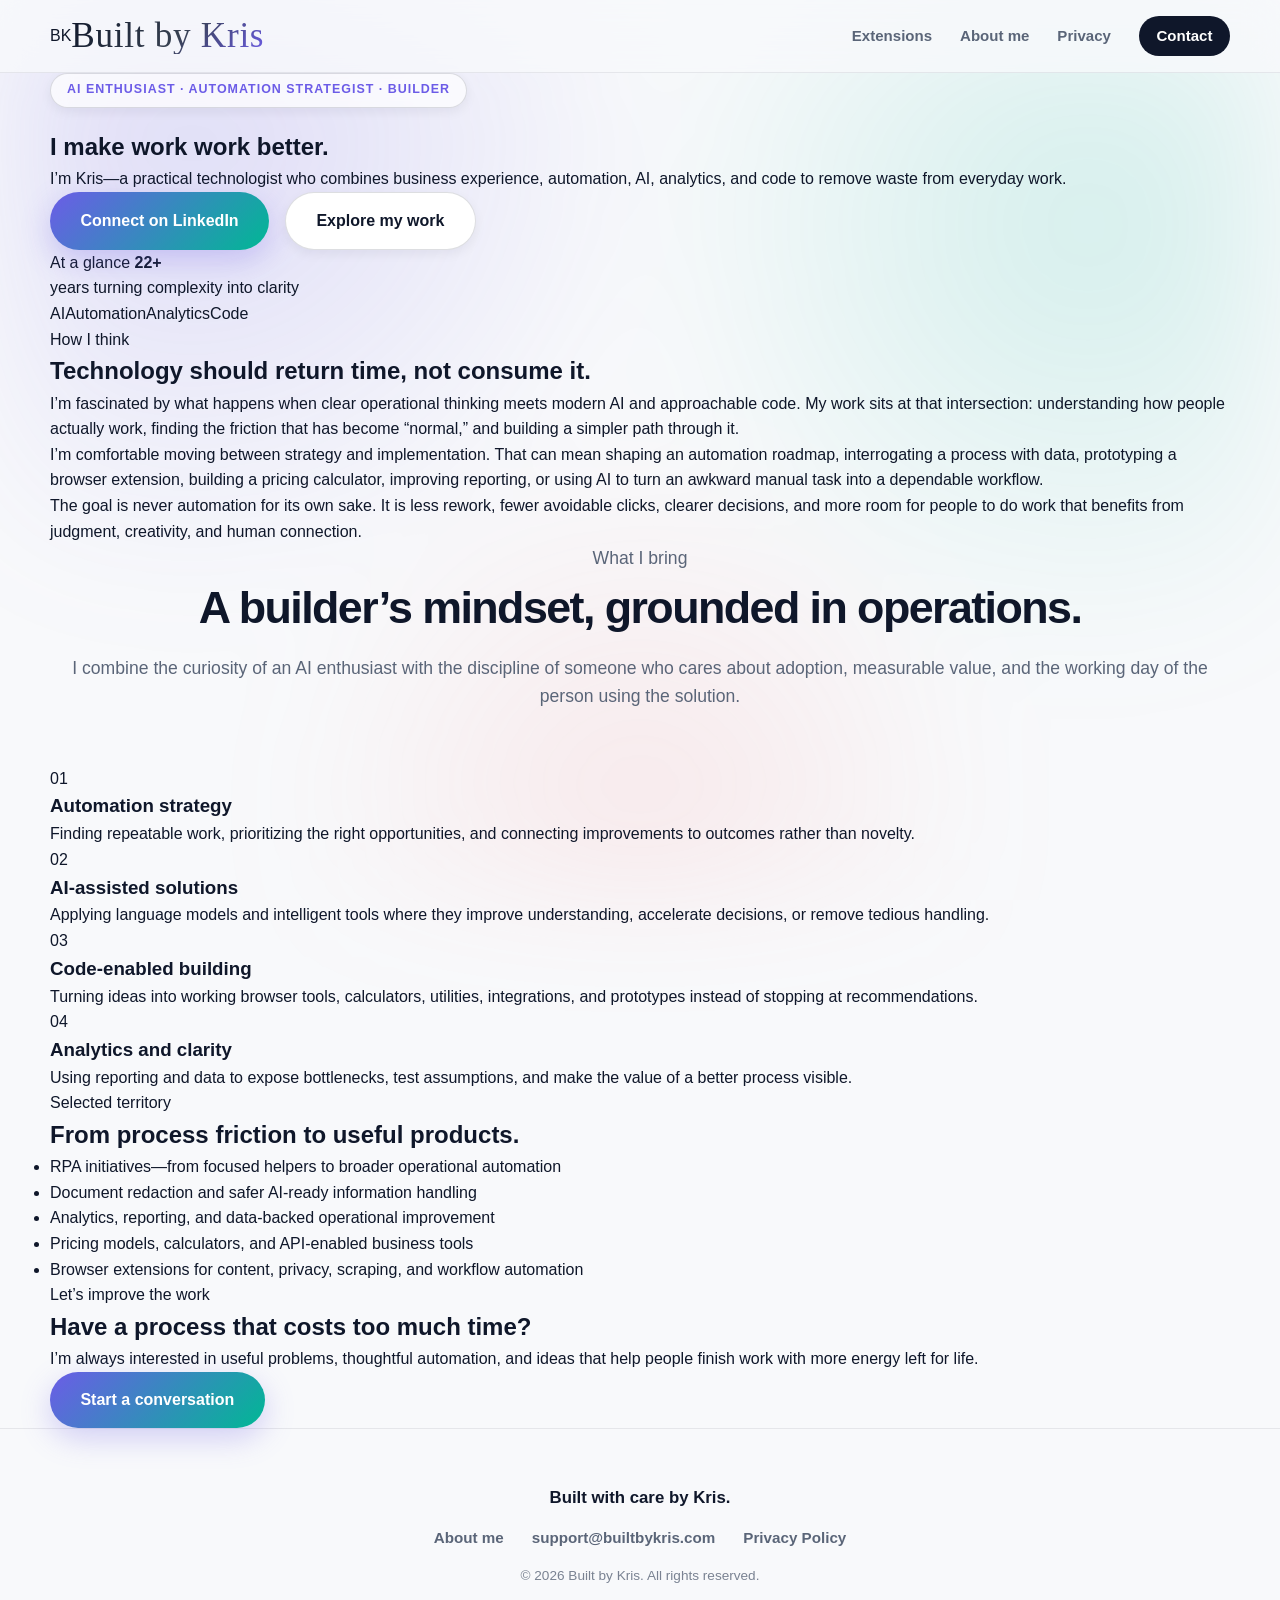
==== about-me.html @ 58befc68 "Add files via upload" ====
<!DOCTYPE html>
<html lang="en">
<head>
  <meta charset="UTF-8" />
  <meta name="viewport" content="width=device-width, initial-scale=1.0" />
  <meta name="description" content="Meet Kris, an automation strategist, AI enthusiast, practical builder, and advocate for better ways of working." />
  <title>About Kris — Built by Kris</title>
  <link rel="preconnect" href="https://fonts.googleapis.com" />
  <link rel="preconnect" href="https://fonts.gstatic.com" crossorigin />
  <link href="https://fonts.googleapis.com/css2?family=Plus+Jakarta+Sans:wght@400;500;600;700;800&display=swap" rel="stylesheet" />
  <link rel="stylesheet" href="css/styles.css?v=20260810-2" />
</head>
<body>
  <header class="site-header">
    <div class="container header-inner">
      <a class="logo" href="index.html" aria-label="Built by Kris home">
        <span class="logo-mark" aria-hidden="true">BK</span>
        <span class="logo-script">Built by Kris</span>
      </a>
      <nav class="nav" aria-label="Primary navigation">
        <a href="index.html#extensions">Extensions</a>
        <a href="about-me.html" aria-current="page">About me</a>
        <a href="privacy-policy.html">Privacy</a>
        <a class="nav-cta" href="mailto:support@builtbykris.com">Contact</a>
      </nav>
    </div>
  </header>

  <main class="about-page">
    <section class="about-hero">
      <div class="container about-hero-grid">
        <div>
          <p class="eyebrow">AI enthusiast · Automation strategist · Builder</p>
          <h1>I make work work better.</h1>
          <p class="about-lede">I’m Kris—a practical technologist who combines business experience, automation, AI, analytics, and code to remove waste from everyday work.</p>
          <div class="hero-actions">
            <a class="btn btn-primary" href="https://www.linkedin.com/in/krisautomates" target="_blank" rel="noopener noreferrer">Connect on LinkedIn</a>
            <a class="btn btn-ghost" href="https://iam.krri.sh" target="_blank" rel="noopener noreferrer">Explore my work</a>
          </div>
        </div>
        <aside class="about-snapshot" aria-label="Professional snapshot">
          <span class="snapshot-label">At a glance</span>
          <strong>22+</strong>
          <p>years turning complexity into clarity</p>
          <div class="snapshot-tags">
            <span>AI</span><span>Automation</span><span>Analytics</span><span>Code</span>
          </div>
        </aside>
      </div>
    </section>

    <section class="about-story">
      <div class="container about-story-grid">
        <div class="story-heading">
          <p class="section-kicker">How I think</p>
          <h2>Technology should return time, not consume it.</h2>
        </div>
        <div class="story-copy">
          <p>I’m fascinated by what happens when clear operational thinking meets modern AI and approachable code. My work sits at that intersection: understanding how people actually work, finding the friction that has become “normal,” and building a simpler path through it.</p>
          <p>I’m comfortable moving between strategy and implementation. That can mean shaping an automation roadmap, interrogating a process with data, prototyping a browser extension, building a pricing calculator, improving reporting, or using AI to turn an awkward manual task into a dependable workflow.</p>
          <p>The goal is never automation for its own sake. It is less rework, fewer avoidable clicks, clearer decisions, and more room for people to do work that benefits from judgment, creativity, and human connection.</p>
        </div>
      </div>
    </section>

    <section class="capabilities-section" aria-labelledby="capabilities-heading">
      <div class="container">
        <div class="section-header">
          <div><p class="section-kicker">What I bring</p><h2 id="capabilities-heading">A builder’s mindset, grounded in operations.</h2></div>
          <p>I combine the curiosity of an AI enthusiast with the discipline of someone who cares about adoption, measurable value, and the working day of the person using the solution.</p>
        </div>
        <div class="capability-grid">
          <article><span>01</span><h3>Automation strategy</h3><p>Finding repeatable work, prioritizing the right opportunities, and connecting improvements to outcomes rather than novelty.</p></article>
          <article><span>02</span><h3>AI-assisted solutions</h3><p>Applying language models and intelligent tools where they improve understanding, accelerate decisions, or remove tedious handling.</p></article>
          <article><span>03</span><h3>Code-enabled building</h3><p>Turning ideas into working browser tools, calculators, utilities, integrations, and prototypes instead of stopping at recommendations.</p></article>
          <article><span>04</span><h3>Analytics and clarity</h3><p>Using reporting and data to expose bottlenecks, test assumptions, and make the value of a better process visible.</p></article>
        </div>
      </div>
    </section>

    <section class="proof-section">
      <div class="container proof-grid">
        <div><p class="section-kicker">Selected territory</p><h2>From process friction to useful products.</h2></div>
        <ul>
          <li>RPA initiatives—from focused helpers to broader operational automation</li>
          <li>Document redaction and safer AI-ready information handling</li>
          <li>Analytics, reporting, and data-backed operational improvement</li>
          <li>Pricing models, calculators, and API-enabled business tools</li>
          <li>Browser extensions for content, privacy, scraping, and workflow automation</li>
        </ul>
      </div>
    </section>

    <section class="about-cta">
      <div class="container about-cta-inner">
        <div><p class="section-kicker">Let’s improve the work</p><h2>Have a process that costs too much time?</h2></div>
        <div><p>I’m always interested in useful problems, thoughtful automation, and ideas that help people finish work with more energy left for life.</p><a class="btn btn-primary" href="mailto:support@builtbykris.com">Start a conversation</a></div>
      </div>
    </section>
  </main>

  <footer class="site-footer">
    <div class="container footer-inner">
      <p class="footer-tagline">Built with care by Kris.</p>
      <div class="footer-links"><a href="about-me.html">About me</a><a href="mailto:support@builtbykris.com">support@builtbykris.com</a><a href="privacy-policy.html">Privacy Policy</a></div>
      <p class="copyright">© 2026 Built by Kris. All rights reserved.</p>
    </div>
  </footer>
</body>
</html>
---- css/styles.css ----
/* builtbykris.com — light, modern, wow styles */

:root {
  --font: 'Satoshi', -apple-system, BlinkMacSystemFont, 'Segoe UI', sans-serif;
  --font-script: 'Ephesis', 'Brush Script MT', cursive;

  --bg: #f8f9fb;
  --surface: rgba(255, 255, 255, 0.72);
  --surface-solid: #ffffff;
  --surface-2: rgba(255, 255, 255, 0.92);
  --text: #0f172a;
  --text-muted: #5a6578;
  --border: rgba(15, 23, 42, 0.08);
  --border-strong: rgba(15, 23, 42, 0.14);

  --accent: #6c5ce7;
  --accent-2: #00b894;
  --accent-3: #ff7675;

  --radius-sm: 0.875rem;
  --radius-md: 1.5rem;
  --radius-lg: 2rem;

  --shadow-sm: 0 4px 12px rgba(15, 23, 42, 0.06);
  --shadow-md: 0 12px 40px rgba(15, 23, 42, 0.1);
  --shadow-lg: 0 24px 70px rgba(15, 23, 42, 0.14);
  --shadow-glow: 0 0 40px rgba(108, 92, 231, 0.18);

  --max-width: 1180px;
  --gap: clamp(1rem, 3vw, 2.25rem);
  --transition: 0.55s cubic-bezier(0.22, 1, 0.36, 1);
}

* {
  box-sizing: border-box;
  margin: 0;
  padding: 0;
}

html {
  scroll-behavior: smooth;
}

body {
  font-family: var(--font);
  background: var(--bg);
  color: var(--text);
  line-height: 1.6;
  -webkit-font-smoothing: antialiased;
  -moz-osx-font-smoothing: grayscale;
  overflow-x: hidden;
}

body::before {
  content: '';
  position: fixed;
  inset: 0;
  z-index: -1;
  background:
    radial-gradient(circle at 15% 15%, rgba(108, 92, 231, 0.18), transparent 35%),
    radial-gradient(circle at 85% 25%, rgba(0, 184, 148, 0.14), transparent 35%),
    radial-gradient(circle at 50% 90%, rgba(255, 118, 117, 0.12), transparent 35%);
  filter: blur(60px);
  pointer-events: none;
  animation: meshMove 18s ease-in-out infinite alternate;
}

@keyframes meshMove {
  0% {
    transform: translate(-2%, -2%) scale(1.02);
  }
  100% {
    transform: translate(2%, 2%) scale(1.05);
  }
}

.container {
  width: min(100% - var(--gap) * 2, var(--max-width));
  margin-inline: auto;
}

a {
  color: inherit;
  text-decoration: none;
}

/* Header */
.site-header {
  position: sticky;
  top: 0;
  z-index: 50;
  background: rgba(248, 249, 251, 0.78);
  backdrop-filter: blur(16px);
  border-bottom: 1px solid var(--border);
}

.header-inner {
  display: flex;
  align-items: center;
  justify-content: space-between;
  padding-block: 1rem;
}

.logo {
  display: inline-flex;
  align-items: center;
  text-decoration: none;
}

.logo-script {
  font-family: var(--font-script);
  font-size: 2.2rem;
  font-weight: 400;
  letter-spacing: 0.02em;
  line-height: 1;
  background: linear-gradient(135deg, var(--text) 0%, #374151 55%, var(--accent) 100%);
  -webkit-background-clip: text;
  background-clip: text;
  color: transparent;
  transition: transform 0.25s ease, filter 0.25s ease;
}

.logo:hover .logo-script,
.logo:focus .logo-script {
  transform: scale(1.03);
  filter: drop-shadow(0 4px 12px rgba(108, 92, 231, 0.24));
}

.nav {
  display: flex;
  align-items: center;
  gap: 1.75rem;
  font-size: 0.94rem;
  font-weight: 600;
  color: var(--text-muted);
}

.nav a {
  position: relative;
  transition: color 0.2s ease;
}

.nav a:hover,
.nav a:focus {
  color: var(--text);
}

.nav a::after {
  content: '';
  position: absolute;
  left: 0;
  bottom: -4px;
  width: 0;
  height: 2px;
  background: linear-gradient(90deg, var(--accent), var(--accent-2));
  transition: width 0.25s ease;
  border-radius: 2px;
}

.nav a:hover::after,
.nav a:focus::after {
  width: 100%;
}

.nav-cta {
  padding: 0.5rem 1.1rem;
  border-radius: 999px;
  background: var(--text);
  color: #fff !important;
  transition: transform 0.2s ease, box-shadow 0.2s ease;
}

.nav-cta::after {
  display: none !important;
}

.nav-cta:hover,
.nav-cta:focus {
  transform: translateY(-2px);
  box-shadow: 0 8px 22px rgba(15, 23, 42, 0.18);
}

/* Hero */
.hero {
  position: relative;
  padding-block: clamp(5.5rem, 14vh, 9.5rem);
  overflow: hidden;
}

.hero .container {
  position: relative;
  z-index: 1;
  text-align: center;
}

.hero--compact {
  padding-block: clamp(3.5rem, 8vh, 5.5rem);
}

.eyebrow {
  display: inline-block;
  margin-bottom: 1.25rem;
  padding: 0.4rem 1rem;
  border: 1px solid var(--border-strong);
  border-radius: 999px;
  font-size: 0.78rem;
  font-weight: 800;
  letter-spacing: 0.08em;
  text-transform: uppercase;
  color: var(--accent);
  background: var(--surface);
  backdrop-filter: blur(10px);
  box-shadow: var(--shadow-sm);
}

.hero h1,
.hero-headline {
  font-size: clamp(2.6rem, 7vw, 5rem);
  font-weight: 900;
  line-height: 1.02;
  letter-spacing: -0.045em;
  max-width: 16ch;
  margin-inline: auto;
  margin-bottom: 1.4rem;
  background: linear-gradient(135deg, var(--text) 0%, #374151 60%, var(--accent) 100%);
  -webkit-background-clip: text;
  background-clip: text;
  color: transparent;
  animation: fadeUp 0.9s ease both;
}

.hero-bio {
  font-size: clamp(1.1rem, 1.9vw, 1.35rem);
  color: var(--text-muted);
  max-width: 62ch;
  margin-inline: auto;
  margin-bottom: 2.25rem;
  animation: fadeUp 0.9s ease 0.1s both;
}

.hero-actions {
  display: inline-flex;
  flex-wrap: wrap;
  justify-content: center;
  gap: 1rem;
  animation: fadeUp 0.9s ease 0.2s both;
}

.btn {
  display: inline-flex;
  align-items: center;
  justify-content: center;
  gap: 0.5rem;
  padding: 0.95rem 1.9rem;
  border-radius: 999px;
  font-weight: 800;
  font-size: 1rem;
  transition: transform 0.25s ease, box-shadow 0.25s ease, background 0.25s ease;
}

.btn:hover,
.btn:focus {
  transform: translateY(-3px);
}

.btn-primary {
  background: linear-gradient(135deg, var(--accent), var(--accent-2));
  color: #fff;
  box-shadow: 0 10px 30px rgba(108, 92, 231, 0.28);
}

.btn-primary:hover,
.btn-primary:focus {
  box-shadow: 0 16px 42px rgba(108, 92, 231, 0.38);
}

.btn-ghost {
  background: var(--surface-solid);
  border: 1px solid var(--border-strong);
  color: var(--text);
  box-shadow: var(--shadow-sm);
}

.btn-ghost:hover,
.btn-ghost:focus {
  box-shadow: var(--shadow-md);
}

/* Extensions section */
.extensions {
  padding-block: clamp(4rem, 8vh, 7rem);
}

.section-header {
  text-align: center;
  margin-bottom: 3.5rem;
}

.section-header h2 {
  font-size: clamp(1.8rem, 3.8vw, 2.8rem);
  font-weight: 900;
  letter-spacing: -0.035em;
  margin-bottom: 0.6rem;
}

.section-header p {
  color: var(--text-muted);
  font-size: 1.1rem;
}

.card-grid {
  display: grid;
  grid-template-columns: repeat(2, 1fr);
  gap: var(--gap);
  perspective: 1400px;
}



/* About */
.about {
  padding-block: clamp(4rem, 8vh, 7rem);
  border-top: 1px solid var(--border);
  border-bottom: 1px solid var(--border);
  background: linear-gradient(180deg, transparent, rgba(255,255,255,0.6), transparent);
}

.about-inner {
  max-width: 74ch;
  text-align: center;
}

.about h2 {
  font-size: clamp(1.7rem, 3.2vw, 2.4rem);
  font-weight: 900;
  letter-spacing: -0.03em;
  margin-bottom: 1.25rem;
}

.about p {
  color: var(--text-muted);
  font-size: 1.1rem;
  margin-bottom: 1.1rem;
}

.about a {
  color: var(--accent);
  text-decoration: underline;
  text-underline-offset: 3px;
  font-weight: 700;
}

/* Content pages (privacy) */
.content {
  padding-block: clamp(3.5rem, 6vh, 5.5rem);
}

.video-modal {
  position: fixed;
  inset: 0;
  z-index: 100;
  display: flex;
  align-items: center;
  justify-content: center;
  background: rgba(15, 23, 42, 0.6);
  backdrop-filter: blur(12px);
  opacity: 0;
  visibility: hidden;
  transition: opacity 0.3s ease, visibility 0.3s ease;
  padding: 1rem;
}

.video-modal.open {
  opacity: 1;
  visibility: visible;
}

.video-modal-inner {
  position: relative;
  width: min(100%, 900px);
  background: var(--surface-solid);
  border: 1px solid var(--border);
  border-radius: var(--radius-md);
  box-shadow: var(--shadow-lg);
  padding: 1.25rem;
  transform: translateY(20px) scale(0.98);
  transition: transform 0.35s cubic-bezier(0.22, 1, 0.36, 1);
}

.video-modal.open .video-modal-inner {
  transform: translateY(0) scale(1);
}

.video-modal h3 {
  font-size: 1.1rem;
  font-weight: 900;
  margin-bottom: 0.75rem;
  padding-right: 2.5rem;
}

.modal-close {
  position: absolute;
  top: 0.85rem;
  right: 0.85rem;
  width: 2.25rem;
  height: 2.25rem;
  border: none;
  border-radius: 50%;
  background: var(--surface-2);
  color: var(--text-muted);
  font-size: 1.4rem;
  line-height: 1;
  cursor: pointer;
  display: flex;
  align-items: center;
  justify-content: center;
  transition: background 0.2s ease, color 0.2s ease, transform 0.2s ease;
}

.modal-close:hover,
.modal-close:focus {
  background: var(--text);
  color: #fff;
  transform: rotate(90deg);
}

.modal-video-wrapper {
  width: 100%;
  aspect-ratio: 16 / 9;
  border-radius: var(--radius-sm);
  overflow: hidden;
  background: #000;
}

.modal-video-wrapper video {
  width: 100%;
  height: 100%;
  object-fit: contain;
}

.modal-video-error {
  position: absolute;
  inset: 0;
  display: flex;
  flex-direction: column;
  align-items: center;
  justify-content: center;
  gap: 1rem;
  background: var(--surface-2);
  color: var(--text-muted);
  text-align: center;
  padding: 2rem;
  opacity: 0;
  visibility: hidden;
  transition: opacity 0.25s ease, visibility 0.25s ease;
}

.modal-video-error.visible {
  opacity: 1;
  visibility: visible;
}

.modal-video-error p {
  margin: 0;
  font-size: 1.05rem;
}

.modal-video-error a {
  display: inline-flex;
  align-items: center;
  gap: 0.4rem;
  padding: 0.7rem 1.3rem;
  border-radius: 999px;
  background: linear-gradient(135deg, var(--accent), var(--accent-2));
  color: #fff;
  font-weight: 700;
  text-decoration: none;
}

.modal-video-wrapper {
  position: relative;
}

.content-inner {
  max-width: 74ch;
  background: var(--surface);
  backdrop-filter: blur(16px);
  border: 1px solid var(--border);
  border-radius: var(--radius-md);
  padding: clamp(2rem, 5vw, 3rem);
  box-shadow: var(--shadow-md);
}

.content-inner h2 {
  font-size: 1.3rem;
  font-weight: 900;
  margin-top: 2rem;
  margin-bottom: 0.75rem;
}

.content-inner h2:first-of-type {
  margin-top: 0;
}

.content-inner p,
.content-inner ul {
  color: var(--text-muted);
  margin-bottom: 1rem;
  font-size: 1.02rem;
}

.content-inner ul {
  padding-left: 1.35rem;
}

.content-inner li {
  margin-bottom: 0.5rem;
}

.content-inner strong {
  color: var(--text);
}

.content-inner a {
  color: var(--accent);
  text-decoration: underline;
  text-underline-offset: 3px;
  font-weight: 700;
}

.effective-date {
  margin-top: 2.5rem;
  font-size: 0.92rem;
  color: var(--text);
  font-weight: 800;
}

/* Footer */
.site-footer {
  padding-block: 3.5rem;
  border-top: 1px solid var(--border);
}

.footer-inner {
  display: flex;
  flex-direction: column;
  align-items: center;
  gap: 0.9rem;
  text-align: center;
}

.footer-tagline {
  font-weight: 900;
  font-size: 1.05rem;
  color: var(--text);
}

.footer-links {
  display: flex;
  flex-wrap: wrap;
  justify-content: center;
  gap: 1.75rem;
  font-size: 0.95rem;
  font-weight: 600;
  color: var(--text-muted);
}

.footer-links a {
  position: relative;
  transition: color 0.2s ease;
}

.footer-links a:hover,
.footer-links a:focus {
  color: var(--text);
}

.copyright {
  font-size: 0.85rem;
  color: var(--text-muted);
  opacity: 0.8;
}

/* Error state */
.error-state {
  grid-column: 1 / -1;
  padding: 2.5rem;
  text-align: center;
  color: var(--text-muted);
  border: 1px dashed var(--border-strong);
  border-radius: var(--radius-md);
  background: var(--surface);
  backdrop-filter: blur(12px);
}

/* Animations */
@keyframes fadeUp {
  from {
    opacity: 0;
    transform: translateY(24px);
  }
  to {
    opacity: 1;
    transform: translateY(0);
  }
}

/* Mobile */
@media (max-width: 640px) {
  .header-inner {
    flex-direction: column;
    align-items: flex-start;
    gap: 0.85rem;
  }

  .nav {
    gap: 1rem;
    font-size: 0.88rem;
  }

  .hero-actions {
    width: 100%;
    flex-direction: column;
  }

  .btn {
    width: 100%;
  }

  .mockup-card-grid {
    grid-template-columns: 1fr;
  }

  .mockup-card {
    height: 25rem;
  }

  .mockup-back {
    padding: 1.5rem;
    padding-top: 2.75rem;
    gap: 0.85rem;
  }

  .mockup-back-content {
    gap: 0.75rem;
  }

  .mockup-actions {
    top: 1rem;
    right: 1rem;
  }

  .mockup-icon-action {
    width: 1.95rem;
    height: 1.95rem;
  }

  .mockup-painpoint {
    font-size: 0.95rem;
  }

  .mockup-face {
    padding: 1.6rem;
  }

  .mockup-front h3 {
    font-size: 1.5rem;
  }
}
/* builtbykris.com — mockup card variant based on sample/ */

.mockup-card-grid {
  display: grid;
  grid-template-columns: repeat(2, 1fr);
  gap: var(--gap);
  perspective: 1400px;
}

.mockup-card {
  position: relative;
  height: 24rem;
  cursor: pointer;
  list-style: none;
  outline: none;
  border-radius: var(--radius-md);
  opacity: 0;
  transform: translateY(24px);
  animation: fadeUp 0.8s ease both;
}

.mockup-card:focus-visible .mockup-card-inner {
  box-shadow: 0 0 0 3px var(--accent), var(--shadow-lg);
}

.mockup-card-inner {
  position: relative;
  width: 100%;
  height: 100%;
  transform-style: preserve-3d;
  transition: transform var(--transition), box-shadow 0.3s ease;
  border-radius: var(--radius-md);
  box-shadow: var(--shadow-md);
}

.mockup-card.flipped .mockup-card-inner {
  transform: rotateY(180deg);
}

.mockup-card:hover .mockup-card-inner {
  box-shadow: var(--shadow-lg);
}

.mockup-face {
  position: absolute;
  inset: 0;
  backface-visibility: hidden;
  border-radius: var(--radius-md);
  border: 1px solid var(--border);
  background: var(--surface);
  backdrop-filter: blur(18px);
  display: flex;
  flex-direction: column;
  overflow: hidden;
}

.mockup-front {
  padding: 1.5rem;
  justify-content: space-between;
  gap: 1rem;
}

.mockup-back {
  transform: rotateY(180deg);
  background: var(--surface-2);
  backdrop-filter: blur(22px);
  padding: 1.75rem;
  padding-top: 3.25rem;
  gap: 1rem;
  justify-content: flex-start;
}

.mockup-card-glow {
  position: absolute;
  top: -35%;
  right: -35%;
  width: 90%;
  height: 90%;
  border-radius: 50%;
  filter: blur(80px);
  opacity: 0.15;
  pointer-events: none;
}

.mockup-actions {
  position: absolute;
  top: 1.1rem;
  right: 1.1rem;
  display: inline-flex;
  align-items: center;
  gap: 0.45rem;
  z-index: 2;
}

.mockup-icon-action {
  display: inline-flex;
  align-items: center;
  justify-content: center;
  width: 2rem;
  height: 2rem;
  border-radius: 50%;
  border: 1px solid var(--border-strong);
  background: rgba(255, 255, 255, 0.6);
  color: var(--text-muted);
  cursor: pointer;
  backdrop-filter: blur(8px);
  transition: transform 0.2s ease, background 0.2s ease, color 0.2s ease, box-shadow 0.2s ease, border-color 0.2s ease;
}

.mockup-icon-action:hover,
.mockup-icon-action:focus {
  transform: translateY(-2px);
  color: #fff;
  background: linear-gradient(135deg, var(--card-accent, var(--accent)), var(--accent-2));
  border-color: transparent;
  box-shadow: 0 6px 16px rgba(15, 23, 42, 0.12);
}

a.mockup-icon-action {
  text-decoration: none;
}

.mockup-front-content {
  flex: 1 1 auto;
  display: grid;
  grid-template-columns: minmax(0, 1fr) 200px;
  gap: 1.25rem;
  align-items: center;
  min-height: 0;
}

.mockup-front-text {
  display: flex;
  flex-direction: column;
  justify-content: center;
  gap: 0.6rem;
  min-width: 0;
}

.mockup-card-icon {
  width: 2.75rem;
  height: 2.75rem;
  display: flex;
  align-items: center;
  justify-content: center;
  font-size: 1.35rem;
  border-radius: var(--radius-sm);
  background: rgba(255, 255, 255, 0.6);
  border: 1px solid rgba(15, 23, 42, 0.08);
  box-shadow: var(--shadow-sm);
}

.mockup-front h3 {
  font-size: 1.45rem;
  font-weight: 900;
  letter-spacing: -0.02em;
  line-height: 1.1;
}

.mockup-tagline {
  font-size: 0.95rem;
  font-weight: 600;
  color: var(--text-muted);
  line-height: 1.4;
}

.mockup-painpoint {
  font-size: 0.92rem;
  font-weight: 500;
  font-style: italic;
  line-height: 1.45;
  color: var(--text);
  border-left: 3px solid var(--card-accent, var(--accent));
  padding-left: 0.85rem;
  margin: 0;
}

.mockup-preview {
  position: relative;
  padding: 14px;
  border: 1px solid rgba(108, 92, 231, 0.14);
  border-radius: 18px;
  background:
    linear-gradient(
      145deg,
      rgba(255, 255, 255, 0.98),
      rgba(248, 246, 255, 0.86)
    );
  box-shadow:
    0 20px 50px rgba(34, 39, 69, 0.1),
    inset 0 1px 0 rgba(255, 255, 255, 0.8);
  transform: rotate(1.5deg);
  min-width: 0;
}

.mockup-preview::before {
  content: "";
  position: absolute;
  inset: 24px -14px -18px 20px;
  z-index: -1;
  border-radius: 18px;
  background: linear-gradient(135deg, var(--card-accent, var(--accent)), var(--accent-2));
  opacity: 0.16;
  filter: blur(18px);
}

.preview-toolbar {
  display: flex;
  gap: 5px;
  margin-bottom: 14px;
}

.preview-toolbar span {
  width: 7px;
  height: 7px;
  border-radius: 50%;
  background: #d7d9e3;
}

.preview-label {
  margin-bottom: 6px;
  color: var(--card-accent, var(--accent));
  font-size: 9px;
  font-weight: 800;
  letter-spacing: 0.13em;
  text-transform: uppercase;
}

.preview-input {
  padding: 10px;
  border: 1px solid #e8e8f0;
  border-radius: 10px;
  background: #fafafd;
  color: #737b90;
  font-size: 11px;
  line-height: 1.45;
}

.preview-result {
  display: flex;
  gap: 8px;
  margin-top: 10px;
  padding: 10px;
  border-radius: 12px;
  background: white;
  box-shadow: 0 8px 22px rgba(29, 35, 58, 0.06);
}

.preview-avatar {
  display: grid;
  width: 26px;
  height: 26px;
  flex: 0 0 26px;
  place-items: center;
  border-radius: 50%;
  background: #141a2d;
  color: white;
  font-size: 10px;
  font-weight: 800;
}

.preview-lines {
  flex: 1;
}

.preview-lines i {
  display: block;
  height: 5px;
  margin-bottom: 6px;
  border-radius: 999px;
  background: #ececf3;
}

.preview-lines i:nth-child(1) {
  width: 52%;
  background: #dad6ff;
}

.preview-lines i:nth-child(2) { width: 94%; }
.preview-lines i:nth-child(3) { width: 84%; }
.preview-lines i:nth-child(4) { width: 61%; }

.preview-button {
  margin-top: 10px;
  padding: 9px;
  border-radius: 10px;
  background: var(--card-accent, var(--accent));
  color: white;
  font-size: 10px;
  font-weight: 800;
  text-align: center;
}

/* Variation: workflow mockup */
.workflow-preview .preview-node {
  display: flex;
  align-items: center;
  gap: 6px;
  padding: 7px 9px;
  margin-bottom: 6px;
  border-radius: 8px;
  background: #fafafd;
  border: 1px solid #e8e8f0;
  font-size: 10px;
  color: #5a6578;
}

.workflow-preview .preview-node::before {
  content: "";
  width: 7px;
  height: 7px;
  border-radius: 50%;
  background: var(--card-accent, var(--accent));
}

.workflow-preview .preview-connector {
  width: 2px;
  height: 10px;
  margin-left: 11px;
  background: #e8e8f0;
}

/* Variation: API/DevTools mockup */
.api-preview .preview-row {
  display: flex;
  align-items: center;
  gap: 8px;
  padding: 6px 8px;
  margin-bottom: 5px;
  border-radius: 6px;
  background: #fafafd;
  font-size: 9px;
  color: #5a6578;
}

.api-preview .preview-method {
  padding: 2px 5px;
  border-radius: 4px;
  background: #22c55e;
  color: white;
  font-weight: 800;
  font-size: 8px;
}

.api-preview .preview-path {
  flex: 1;
  font-family: ui-monospace, SFMono-Regular, Menlo, monospace;
}

.api-preview .preview-status {
  color: #22c55e;
  font-weight: 800;
}

/* Variation: privacy/secret scanner mockup */
.privacy-preview .preview-scan-row {
  display: flex;
  align-items: center;
  gap: 8px;
  padding: 7px 9px;
  margin-bottom: 5px;
  border-radius: 8px;
  background: #fafafd;
  font-size: 10px;
  color: #5a6578;
}

.privacy-preview .preview-badge {
  padding: 2px 6px;
  border-radius: 999px;
  background: #ef4444;
  color: white;
  font-size: 8px;
  font-weight: 800;
}

.privacy-preview .preview-safe {
  background: #10b981;
}

/* Variation: Ritual SOP recorder mockup */
.sop-preview .preview-sop-heading {
  margin-bottom: 8px;
  color: #31313c;
  font-size: 12px;
  font-weight: 800;
}

.sop-preview .preview-sop-step {
  display: grid;
  grid-template-columns: 18px 1fr 28px;
  align-items: center;
  gap: 7px;
  padding: 7px 8px;
  margin-bottom: 5px;
  border: 1px solid #ebe7e9;
  border-radius: 8px;
  background: #fffafb;
  color: #5d5558;
  font-size: 9px;
}

.sop-preview .preview-sop-step b {
  display: grid;
  width: 16px;
  height: 16px;
  place-items: center;
  border-radius: 5px;
  background: var(--card-accent, var(--accent));
  color: #fff;
  font-size: 8px;
}

.sop-preview .preview-sop-step i {
  display: block;
  height: 20px;
  border-radius: 4px;
  background: linear-gradient(135deg, #eadfe3, #f7f2f4);
}

.mockup-front-hint {
  flex: 0 0 auto;
  font-size: 0.75rem;
  font-weight: 800;
  text-transform: uppercase;
  letter-spacing: 0.06em;
  color: var(--text-muted);
  transition: color 0.2s ease;
}

.mockup-card:hover .mockup-front-hint {
  color: var(--accent);
}

.mockup-back-content {
  flex: 1 1 auto;
  display: flex;
  flex-direction: column;
  gap: 0.8rem;
  min-height: 0;
  overflow: hidden;
}

.mockup-back-section {
  flex: 0 0 auto;
  min-height: 0;
  overflow: hidden;
}

.mockup-back-section.features-section,
.mockup-back-section.usecases-section {
  flex: 1 1 auto;
  min-height: 0;
  display: flex;
  flex-direction: column;
  overflow: hidden;
}

.mockup-back-section h4 {
  font-size: 0.75rem;
  font-weight: 800;
  text-transform: uppercase;
  letter-spacing: 0.07em;
  margin-bottom: 0.25rem;
  color: var(--text);
}

.mockup-description {
  color: var(--text-muted);
  font-size: 0.88rem;
  line-height: 1.5;
  margin-bottom: 0;
  display: -webkit-box;
  -webkit-line-clamp: 3;
  -webkit-box-orient: vertical;
  overflow: hidden;
}

.mockup-features,
.mockup-usecases {
  list-style: none;
  margin-bottom: 0;
  overflow: hidden;
}

.mockup-features li,
.mockup-usecases li {
  position: relative;
  padding-left: 1.15rem;
  margin-bottom: 0.35rem;
  font-size: 0.75rem;
  line-height: 1.4;
  color: var(--text);
}

.mockup-features li::before {
  content: '';
  position: absolute;
  left: 0.05rem;
  top: 0.28em;
  width: 0.45em;
  height: 0.22em;
  border-left: 2px solid var(--accent-2);
  border-bottom: 2px solid var(--accent-2);
  transform: rotate(-45deg);
  transform-origin: center;
}

.mockup-usecases li::before {
  content: '';
  position: absolute;
  left: 0.2rem;
  top: 0.25em;
  width: 0.4em;
  height: 0.4em;
  border-top: 2px solid var(--accent);
  border-right: 2px solid var(--accent);
  transform: rotate(45deg);
  transform-origin: center;
}

@media (max-width: 900px) {
  .mockup-card-grid {
    grid-template-columns: 1fr;
  }

  .mockup-front-content {
    grid-template-columns: 1fr;
  }

  .mockup-preview {
    display: none;
  }
}
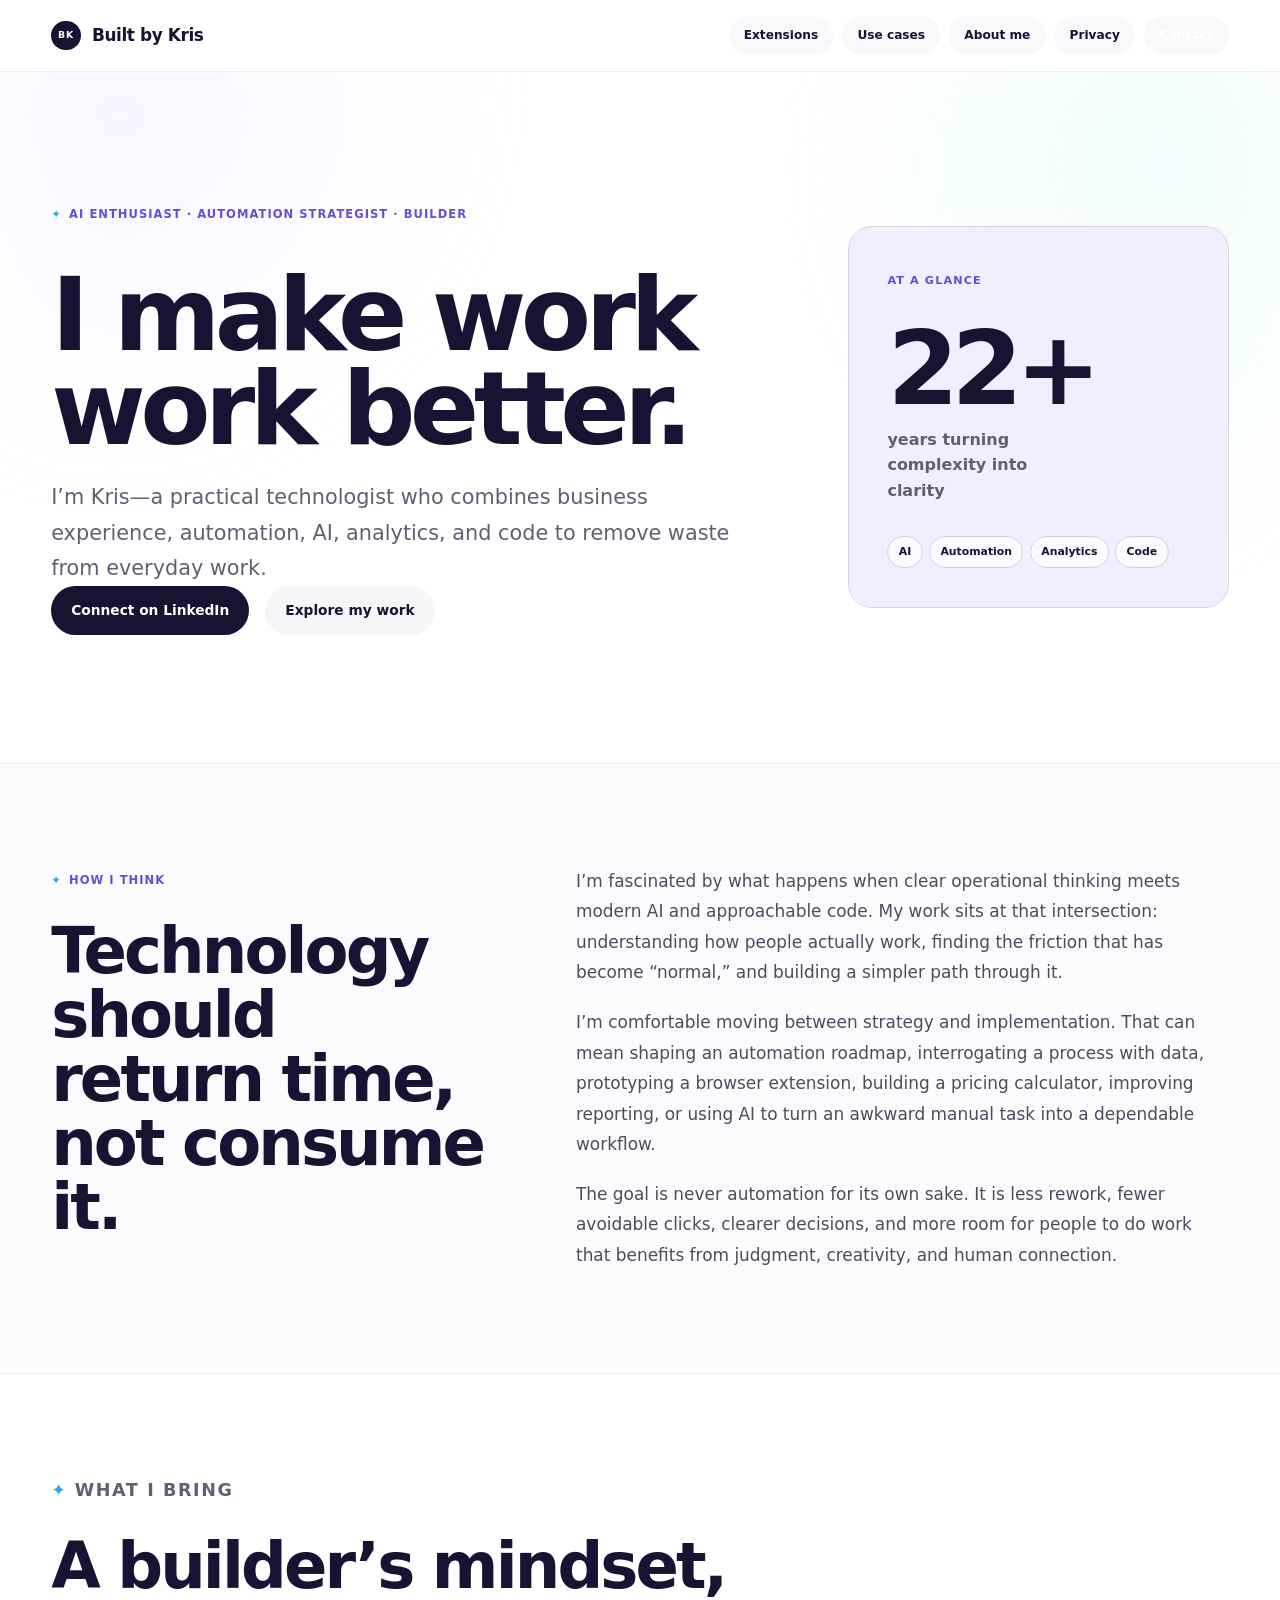
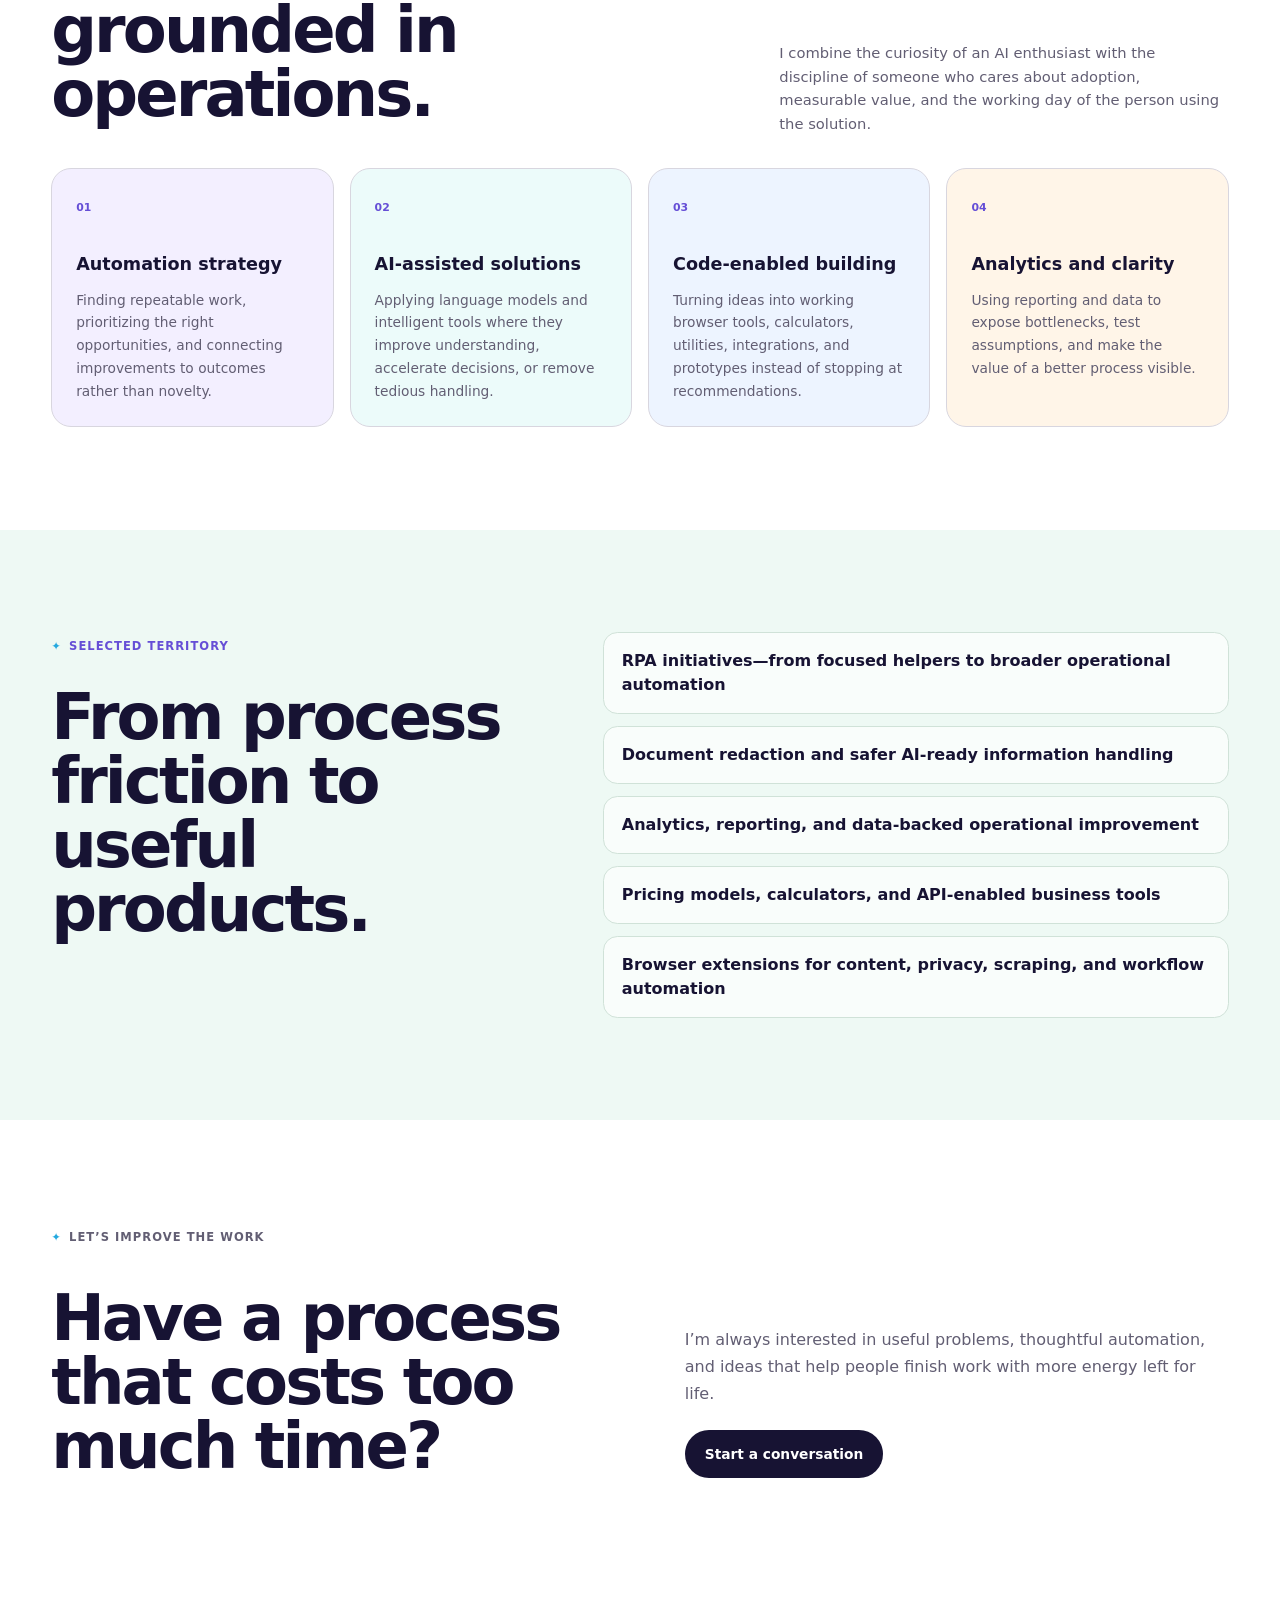
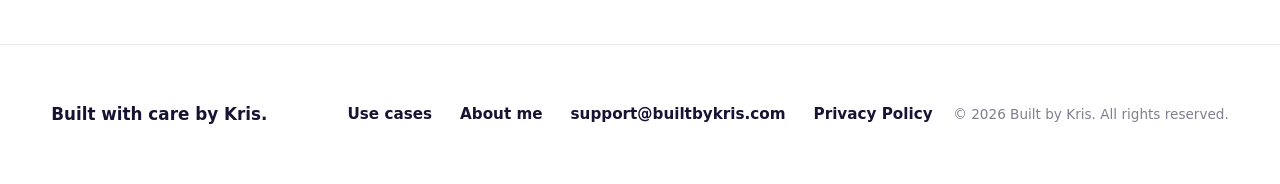
==== commit 34f7f79a: "Update about-me.html" ====
--- a/about-me.html
+++ b/about-me.html
@@ -19,6 +19,7 @@
       </a>
       <nav class="nav" aria-label="Primary navigation">
         <a href="index.html#extensions">Extensions</a>
+        <a href="use-cases.html">Use cases</a>
         <a href="about-me.html" aria-current="page">About me</a>
         <a href="privacy-policy.html">Privacy</a>
         <a class="nav-cta" href="mailto:support@builtbykris.com">Contact</a>
@@ -102,7 +103,7 @@
   <footer class="site-footer">
     <div class="container footer-inner">
       <p class="footer-tagline">Built with care by Kris.</p>
-      <div class="footer-links"><a href="about-me.html">About me</a><a href="mailto:support@builtbykris.com">support@builtbykris.com</a><a href="privacy-policy.html">Privacy Policy</a></div>
+      <div class="footer-links"><a href="use-cases.html">Use cases</a><a href="about-me.html">About me</a><a href="mailto:support@builtbykris.com">support@builtbykris.com</a><a href="privacy-policy.html">Privacy Policy</a></div>
       <p class="copyright">© 2026 Built by Kris. All rights reserved.</p>
     </div>
   </footer>
--- a/css/styles.css
+++ b/css/styles.css
@@ -1021,6 +1021,96 @@
   font-weight: 800;
 }
 
+/* Variation: JourneyLens local QA recorder */
+.journey-preview {
+  border-color: rgba(22, 112, 107, 0.22);
+  background: linear-gradient(145deg, #fffdf8, #f2f4ec);
+  box-shadow: 0 20px 50px rgba(7, 59, 58, 0.13), inset 0 1px 0 rgba(255, 255, 255, 0.9);
+}
+
+.journey-preview::before {
+  background: linear-gradient(135deg, #16706b, #b84d4d);
+}
+
+.journey-preview .preview-toolbar span { background: #9cafaa; }
+
+.journey-summary {
+  display: flex;
+  align-items: center;
+  gap: 8px;
+  margin-bottom: 7px;
+  padding: 8px 9px;
+  border-radius: 9px;
+  background: #073b3a;
+  color: #fffdf8;
+}
+
+.journey-summary div,
+.journey-step span {
+  min-width: 0;
+  flex: 1;
+}
+
+.journey-summary b,
+.journey-summary small,
+.journey-step small {
+  display: block;
+}
+
+.journey-summary b { font-size: 9px; }
+.journey-summary small { margin-top: 2px; color: #bce7dd; font-size: 7px; }
+
+.journey-record-dot {
+  width: 7px;
+  height: 7px;
+  flex: 0 0 7px;
+  border-radius: 50%;
+  background: #b84d4d;
+  box-shadow: 0 0 0 3px rgba(184, 77, 77, 0.18);
+}
+
+.journey-step {
+  display: flex;
+  align-items: center;
+  gap: 7px;
+  margin-bottom: 5px;
+  padding: 6px 7px;
+  border: 1px solid #d9ddd5;
+  border-radius: 8px;
+  background: #fffdf8;
+  color: #183332;
+  font-size: 8px;
+}
+
+.journey-step > b {
+  display: grid;
+  width: 17px;
+  height: 17px;
+  flex: 0 0 17px;
+  place-items: center;
+  border-radius: 5px;
+  background: #073b3a;
+  color: #fff;
+  font-size: 7px;
+}
+
+.journey-step small { margin-top: 2px; color: #687b78; font-size: 7px; }
+
+.journey-step i {
+  padding: 2px 4px;
+  border-radius: 999px;
+  font-size: 6px;
+  font-style: normal;
+  font-weight: 900;
+}
+
+.journey-ok { background: #dcebe5; color: #16706b; }
+.journey-risk { background: #f4dfd9; color: #9a3e35; }
+
+.journey-preview .preview-button {
+  background: linear-gradient(135deg, #16706b, #073b3a);
+}
+
 /* Variation: privacy/secret scanner mockup */
 .privacy-preview .preview-scan-row {
   display: flex;
@@ -1201,3 +1291,800 @@
     display: none;
   }
 }
+
+/* Modern editorial direction */
+:root {
+  --font: 'Manrope', -apple-system, BlinkMacSystemFont, 'Segoe UI', sans-serif;
+  --font-display: 'Instrument Serif', Georgia, serif;
+  --font-script: 'Manrope', sans-serif;
+  --bg: #f2f0e9;
+  --surface: rgba(255, 253, 247, 0.88);
+  --surface-solid: #fffdf7;
+  --surface-2: #f8f6ef;
+  --text: #132a28;
+  --text-muted: #61706d;
+  --border: rgba(19, 42, 40, 0.1);
+  --border-strong: rgba(19, 42, 40, 0.18);
+  --accent: #276d62;
+  --accent-2: #c26b4c;
+  --accent-3: #203d5b;
+  --radius-sm: 0.75rem;
+  --radius-md: 1.35rem;
+  --radius-lg: 2.25rem;
+  --shadow-sm: 0 5px 18px rgba(19, 42, 40, 0.06);
+  --shadow-md: 0 18px 50px rgba(19, 42, 40, 0.09);
+  --shadow-lg: 0 32px 90px rgba(19, 42, 40, 0.15);
+  --max-width: 1240px;
+}
+
+body {
+  background:
+    linear-gradient(rgba(19, 42, 40, 0.025) 1px, transparent 1px),
+    linear-gradient(90deg, rgba(19, 42, 40, 0.025) 1px, transparent 1px),
+    var(--bg);
+  background-size: 48px 48px;
+}
+
+body::before {
+  background:
+    radial-gradient(circle at 8% 5%, rgba(39, 109, 98, 0.16), transparent 29%),
+    radial-gradient(circle at 92% 12%, rgba(194, 107, 76, 0.13), transparent 27%),
+    radial-gradient(circle at 60% 96%, rgba(32, 61, 91, 0.09), transparent 30%);
+  animation: none;
+}
+
+.site-header {
+  margin: 0.75rem auto 0;
+  width: min(calc(100% - 1.5rem), 1240px);
+  border: 1px solid var(--border);
+  border-radius: 1rem;
+  background: rgba(255, 253, 247, 0.84);
+  box-shadow: 0 10px 40px rgba(19, 42, 40, 0.06);
+}
+
+.header-inner { padding: 0.8rem 1rem; }
+
+.logo { gap: 0.7rem; }
+
+.logo-mark {
+  display: grid;
+  width: 2.25rem;
+  height: 2.25rem;
+  place-items: center;
+  border-radius: 0.7rem;
+  background: var(--text);
+  color: #fffdf7;
+  font-size: 0.68rem;
+  font-weight: 800;
+  letter-spacing: 0.08em;
+}
+
+.logo-script {
+  background: none;
+  color: var(--text);
+  font-family: var(--font);
+  font-size: 1rem;
+  font-weight: 800;
+  letter-spacing: -0.025em;
+}
+
+.logo:hover .logo-script,
+.logo:focus .logo-script { transform: none; filter: none; }
+
+.nav { gap: 0.4rem; font-size: 0.82rem; }
+.nav a { padding: 0.55rem 0.75rem; border-radius: 0.65rem; }
+.nav a::after { display: none; }
+.nav a:hover:not(.nav-cta) { background: rgba(39, 109, 98, 0.07); }
+.nav-cta { padding-inline: 1rem !important; background: var(--text); }
+
+.hero { padding-block: clamp(4.5rem, 10vw, 8.5rem); }
+.hero .container { text-align: left; }
+
+.hero-layout {
+  display: grid;
+  grid-template-columns: minmax(0, 1.35fr) minmax(280px, 0.65fr);
+  gap: clamp(2.5rem, 7vw, 7rem);
+  align-items: center;
+}
+
+.hero-copy { min-width: 0; }
+
+.eyebrow,
+.section-kicker {
+  color: var(--accent);
+  font-size: 0.72rem;
+  font-weight: 800;
+  letter-spacing: 0.14em;
+  text-transform: uppercase;
+}
+
+.eyebrow {
+  margin-bottom: 1.5rem;
+  padding: 0;
+  border: 0;
+  background: transparent;
+  box-shadow: none;
+}
+
+.eyebrow::before,
+.section-kicker::before { content: '— '; color: var(--accent-2); }
+
+.hero h1,
+.hero-headline {
+  max-width: 11ch;
+  margin: 0 0 1.5rem;
+  background: none;
+  color: var(--text);
+  font-family: var(--font-display);
+  font-size: clamp(4rem, 8vw, 7.5rem);
+  font-weight: 400;
+  line-height: 0.88;
+  letter-spacing: -0.045em;
+}
+
+.hero-bio {
+  max-width: 64ch;
+  margin: 0 0 2rem;
+  color: #53635f;
+  font-size: clamp(1rem, 1.5vw, 1.15rem);
+}
+
+.hero-actions { justify-content: flex-start; }
+.btn { border-radius: 0.8rem; font-size: 0.86rem; padding: 0.85rem 1.2rem; }
+.btn-primary { background: var(--text); box-shadow: 0 12px 30px rgba(19, 42, 40, 0.17); }
+.btn-primary:hover { box-shadow: 0 16px 36px rgba(19, 42, 40, 0.24); }
+
+.studio-panel {
+  position: relative;
+  overflow: hidden;
+  padding: clamp(1.5rem, 3vw, 2rem);
+  border: 1px solid rgba(255, 255, 255, 0.15);
+  border-radius: 1.75rem;
+  background: var(--text);
+  color: #f8f6ef;
+  box-shadow: 0 32px 70px rgba(19, 42, 40, 0.2);
+  transform: rotate(1.5deg);
+}
+
+.studio-panel::after {
+  content: '';
+  position: absolute;
+  right: -4rem;
+  bottom: -5rem;
+  width: 13rem;
+  height: 13rem;
+  border: 1px solid rgba(255, 253, 247, 0.13);
+  border-radius: 50%;
+  box-shadow: 0 0 0 2.5rem rgba(255, 253, 247, 0.035), 0 0 0 5rem rgba(255, 253, 247, 0.025);
+}
+
+.studio-panel-top {
+  display: grid;
+  grid-template-columns: auto 1fr auto;
+  gap: 0.55rem;
+  align-items: center;
+  color: #b7c7c3;
+  font-size: 0.7rem;
+  font-weight: 700;
+  letter-spacing: 0.06em;
+  text-transform: uppercase;
+}
+
+.status-dot { width: 0.5rem; height: 0.5rem; border-radius: 50%; background: #82b398; box-shadow: 0 0 0 4px rgba(130, 179, 152, 0.12); }
+.studio-panel-top b { color: #d89071; }
+.studio-count { display: flex; gap: 1rem; align-items: flex-end; margin: 3.5rem 0 2rem; }
+.studio-count strong { font-family: var(--font-display); font-size: 5rem; font-weight: 400; line-height: 0.72; }
+.studio-count span { max-width: 10ch; color: #b7c7c3; font-size: 0.78rem; line-height: 1.3; }
+.studio-principles { display: flex; flex-wrap: wrap; gap: 0.45rem; }
+.studio-principles span { padding: 0.4rem 0.55rem; border: 1px solid rgba(255,255,255,.13); border-radius: 999px; color: #dce5e1; font-size: 0.62rem; }
+.studio-panel > p { position: relative; z-index: 1; max-width: 28ch; margin-top: 1.25rem; color: #9fb0ac; font-size: 0.78rem; line-height: 1.6; }
+
+.extensions { padding-block: clamp(4rem, 8vw, 7.5rem); border-top: 1px solid var(--border); }
+.section-header { display: grid; grid-template-columns: 1fr minmax(280px, 0.65fr); gap: 2rem; align-items: end; margin-bottom: 2.5rem; text-align: left; }
+.section-header h2,
+.about h2 { font-family: var(--font-display); font-size: clamp(2.8rem, 5vw, 4.8rem); font-weight: 400; line-height: 0.95; letter-spacing: -0.035em; }
+.section-header p:last-child { max-width: 48ch; justify-self: end; color: var(--text-muted); font-size: 0.92rem; }
+.section-kicker { margin-bottom: 0.85rem; }
+
+.mockup-card-grid { gap: 1.25rem; }
+.mockup-card { height: 25rem; }
+.mockup-card-inner { box-shadow: 0 14px 38px rgba(19, 42, 40, 0.08); }
+.mockup-card:hover .mockup-card-inner { transform: translateY(-4px); box-shadow: 0 26px 62px rgba(19, 42, 40, 0.14); }
+.mockup-card.flipped .mockup-card-inner { transform: rotateY(180deg); }
+.mockup-face { border-color: rgba(19, 42, 40, 0.1); background: rgba(255, 253, 247, 0.93); backdrop-filter: blur(20px); }
+.mockup-back { background: #f8f6ef; }
+.mockup-card-icon { background: #f8f6ef; font-family: var(--font); font-size: 0.85rem; font-weight: 800; }
+.mockup-front h3 { font-family: var(--font-display); font-size: 2.05rem; font-weight: 400; }
+.mockup-tagline { color: #53635f; }
+.mockup-front-hint { color: var(--card-accent, var(--accent)); }
+.mockup-preview { transform: rotate(0.75deg); }
+.mockup-icon-action { background: rgba(255,253,247,.9); }
+
+.about { margin-inline: 0.75rem; border: 1px solid var(--border); border-radius: 2rem; background: rgba(255,253,247,.65); }
+.about-inner { max-width: 860px; text-align: left; }
+.about p { max-width: 70ch; font-size: 1rem; }
+.about a { color: var(--accent); }
+
+.site-footer { border-top: 0; }
+.footer-inner { display: grid; grid-template-columns: 1fr auto 1fr; text-align: left; }
+.footer-links { justify-content: center; }
+.copyright { justify-self: end; }
+
+@media (prefers-reduced-motion: reduce) {
+  *, *::before, *::after { scroll-behavior: auto !important; animation-duration: 0.01ms !important; transition-duration: 0.01ms !important; }
+}
+
+@media (max-width: 900px) {
+  .site-header { width: calc(100% - 1rem); }
+  .hero-layout,
+  .section-header { grid-template-columns: 1fr; }
+  .studio-panel { max-width: 34rem; transform: none; }
+  .section-header p:last-child { justify-self: start; }
+  .mockup-front-content { grid-template-columns: minmax(0, 1fr) 180px; }
+  .mockup-preview { display: block; }
+  .footer-inner { grid-template-columns: 1fr; justify-items: center; text-align: center; }
+  .copyright { justify-self: center; }
+}
+
+@media (max-width: 640px) {
+  .header-inner { align-items: stretch; }
+  .logo { align-self: flex-start; }
+  .nav { width: 100%; overflow-x: auto; padding-bottom: 0.15rem; }
+  .nav a { white-space: nowrap; }
+  .hero { padding-top: 4rem; }
+  .hero h1,
+  .hero-headline { font-size: clamp(3.6rem, 18vw, 5rem); }
+  .hero-actions { display: grid; }
+  .mockup-card { height: 27rem; }
+  .mockup-front-content { grid-template-columns: 1fr; }
+  .mockup-preview { display: none; }
+  .about { margin-inline: 0.5rem; }
+}
+
+/* Pastel playground direction */
+:root {
+  --font: 'Plus Jakarta Sans', system-ui, sans-serif;
+  --font-display: 'Plus Jakarta Sans', system-ui, sans-serif;
+  --font-script: 'Plus Jakarta Sans', system-ui, sans-serif;
+  --bg: #fff8ea;
+  --surface: #fffdf8;
+  --surface-solid: #fffdf8;
+  --surface-2: #f5edff;
+  --text: #242238;
+  --text-muted: #69647a;
+  --border: rgba(36, 34, 56, 0.14);
+  --border-strong: #242238;
+  --accent: #7559d9;
+  --accent-2: #ef806e;
+  --accent-3: #3b75b5;
+  --pastel-pink: #ffc9d8;
+  --pastel-yellow: #ffe59a;
+  --pastel-mint: #bfe8d0;
+  --pastel-blue: #c7ddff;
+  --pastel-lilac: #d9c8ff;
+  --radius-sm: 1rem;
+  --radius-md: 1.6rem;
+  --radius-lg: 2.4rem;
+  --shadow-sm: 0 5px 0 rgba(36, 34, 56, 0.1);
+  --shadow-md: 0 8px 0 rgba(36, 34, 56, 0.12);
+  --shadow-lg: 0 12px 0 rgba(36, 34, 56, 0.14);
+}
+
+body {
+  background: var(--bg);
+  font-family: var(--font);
+}
+
+body::before {
+  opacity: 1;
+  background:
+    radial-gradient(circle at 5% 15%, rgba(255, 201, 216, .7) 0 8rem, transparent 8.1rem),
+    radial-gradient(circle at 95% 7%, rgba(199, 221, 255, .75) 0 10rem, transparent 10.1rem),
+    radial-gradient(circle at 78% 86%, rgba(191, 232, 208, .5) 0 12rem, transparent 12.1rem);
+}
+
+.site-header {
+  border: 2px solid var(--text);
+  border-radius: 999px;
+  background: rgba(255, 253, 248, .94);
+  box-shadow: 0 5px 0 var(--text);
+}
+
+.logo-mark {
+  border: 2px solid var(--text);
+  border-radius: 50%;
+  background: var(--pastel-yellow);
+  color: var(--text);
+  box-shadow: 2px 2px 0 var(--text);
+}
+
+.logo-script {
+  font-family: var(--font-display);
+  font-size: 1.08rem;
+  font-weight: 600;
+}
+
+.nav { font-weight: 800; }
+.nav a { border-radius: 999px; }
+.nav a:hover:not(.nav-cta) { background: var(--pastel-lilac); }
+.nav-cta {
+  border: 2px solid var(--text);
+  background: var(--pastel-pink);
+  color: var(--text) !important;
+  box-shadow: 2px 2px 0 var(--text);
+}
+
+.hero { padding-block: clamp(5.5rem, 11vw, 9rem); }
+.eyebrow,
+.section-kicker {
+  display: inline-flex;
+  align-items: center;
+  padding: .48rem .85rem;
+  border: 2px solid var(--text);
+  border-radius: 999px;
+  background: var(--pastel-yellow);
+  color: var(--text);
+  font-size: .68rem;
+  letter-spacing: .09em;
+  box-shadow: 3px 3px 0 var(--text);
+}
+.eyebrow::before,
+.section-kicker::before { content: none; }
+
+.hero h1,
+.hero-headline {
+  max-width: 12ch;
+  color: var(--text);
+  font-family: var(--font-display);
+  font-size: clamp(3.8rem, 7.4vw, 7rem);
+  font-weight: 600;
+  line-height: .94;
+  letter-spacing: -.045em;
+}
+
+.hero-bio { color: var(--text-muted); font-size: clamp(1.02rem, 1.5vw, 1.18rem); }
+.btn {
+  border: 2px solid var(--text);
+  border-radius: 999px;
+  font-weight: 900;
+  box-shadow: 4px 4px 0 var(--text);
+}
+.btn:hover { transform: translate(-1px, -2px); box-shadow: 6px 6px 0 var(--text); }
+.btn-primary { background: var(--pastel-lilac); color: var(--text); }
+.btn-ghost { background: var(--surface-solid); color: var(--text); }
+
+.studio-panel {
+  border: 2px solid var(--text);
+  border-radius: 2.25rem;
+  background: var(--pastel-blue);
+  color: var(--text);
+  box-shadow: 10px 10px 0 var(--text);
+  transform: rotate(2deg);
+}
+.studio-panel::after {
+  right: -3rem;
+  bottom: -4rem;
+  border: 2px solid rgba(36, 34, 56, .16);
+  box-shadow: 0 0 0 2.5rem rgba(255,255,255,.17), 0 0 0 5rem rgba(255,255,255,.12);
+}
+.studio-panel-top,
+.studio-count span,
+.studio-panel > p { color: #504b69; }
+.status-dot { background: #55a77a; box-shadow: 0 0 0 4px rgba(85,167,122,.18); }
+.studio-panel-top b { color: #bd4f67; }
+.studio-count strong { font-family: var(--font-display); font-weight: 600; }
+.studio-principles span {
+  border: 1.5px solid var(--text);
+  background: rgba(255,255,255,.48);
+  color: var(--text);
+  font-weight: 800;
+}
+
+.extensions {
+  margin-inline: .75rem;
+  border: 2px solid var(--text);
+  border-radius: 2.6rem;
+  background: #f4edff;
+  box-shadow: 0 9px 0 var(--text);
+}
+.section-header h2,
+.about h2 {
+  font-family: var(--font-display);
+  font-weight: 600;
+  line-height: 1;
+  letter-spacing: -.035em;
+}
+
+.mockup-card-grid { gap: 1.5rem; }
+.mockup-card-inner { box-shadow: 6px 6px 0 var(--text); }
+.mockup-card:hover .mockup-card-inner { transform: translate(-2px, -4px); box-shadow: 9px 10px 0 var(--text); }
+.mockup-card.flipped .mockup-card-inner { transform: rotateY(180deg); box-shadow: -6px 6px 0 var(--text); }
+.mockup-face {
+  border: 2px solid var(--text);
+  border-radius: 1.8rem;
+  background: var(--surface-solid);
+  backdrop-filter: none;
+}
+.mockup-back { background: #fff9e9; }
+.mockup-card-icon {
+  border: 2px solid var(--text);
+  border-radius: 1rem;
+  background: var(--pastel-yellow);
+  box-shadow: 3px 3px 0 var(--text);
+}
+.mockup-front h3 { font-family: var(--font-display); font-weight: 600; }
+.mockup-preview { border: 1.5px solid var(--text); border-radius: 1.25rem; box-shadow: 4px 4px 0 rgba(36,34,56,.28); }
+.mockup-icon-action { border: 1.5px solid var(--text); }
+.mockup-flip-btn,
+.mockup-back-actions a,
+.mockup-back-actions button { border-radius: 999px; font-weight: 900; }
+
+.about {
+  margin-top: 3rem;
+  border: 2px solid var(--text);
+  border-radius: 2.6rem;
+  background: var(--pastel-mint);
+  box-shadow: 0 9px 0 var(--text);
+}
+.about .section-kicker { background: var(--pastel-pink); }
+.about a { color: #5942b0; font-weight: 900; }
+.site-footer { margin-top: 4rem; }
+
+.privacy-card,
+.policy-card {
+  border: 2px solid var(--text);
+  border-radius: 2rem;
+  background: var(--surface-solid);
+  box-shadow: 7px 7px 0 var(--text);
+}
+
+@media (max-width: 900px) {
+  .site-header { border-radius: 1.6rem; }
+  .studio-panel { transform: none; }
+}
+
+@media (max-width: 640px) {
+  .site-header { border-radius: 1.35rem; box-shadow: 0 4px 0 var(--text); }
+  .extensions,
+  .about { margin-inline: .5rem; border-radius: 1.8rem; }
+  .hero h1,
+  .hero-headline { font-size: clamp(3.2rem, 16vw, 4.6rem); }
+}
+
+/* Reference-calibrated pastel storefront */
+:root {
+  --bg: #ffffff;
+  --surface: #ffffff;
+  --surface-solid: #ffffff;
+  --surface-2: #f5f3fb;
+  --text: #171333;
+  --text-muted: #625e73;
+  --border: #dedce5;
+  --border-strong: #cbc8d4;
+  --accent: #654ed6;
+  --accent-2: #ef7588;
+  --accent-3: #397bd5;
+  --shadow-sm: 0 1px 2px rgba(23, 19, 51, .04);
+  --shadow-md: 0 10px 26px rgba(23, 19, 51, .08);
+  --shadow-lg: 0 20px 45px rgba(23, 19, 51, .11);
+}
+
+body { background: #fff; }
+body::before {
+  opacity: .8;
+  background:
+    radial-gradient(circle at 8% 10%, rgba(244, 236, 255, .8), transparent 22rem),
+    radial-gradient(circle at 94% 18%, rgba(231, 248, 247, .85), transparent 25rem);
+}
+
+.site-header {
+  margin-top: 0;
+  width: 100%;
+  border: 0;
+  border-bottom: 1px solid #ecebf0;
+  border-radius: 0;
+  background: rgba(255,255,255,.96);
+  box-shadow: none;
+}
+.header-inner { max-width: 980px; padding-block: 1rem; }
+.logo-mark {
+  width: 1.85rem;
+  height: 1.85rem;
+  border: 0;
+  background: var(--text);
+  color: #fff;
+  box-shadow: none;
+  font-size: .58rem;
+}
+.logo-script { font-size: 1.06rem; font-weight: 700; }
+.nav { gap: .55rem; }
+.nav a {
+  padding: .6rem .95rem;
+  background: #f8f8fa;
+  color: var(--text);
+  font-size: .76rem;
+}
+.nav a:hover:not(.nav-cta) { background: #f0edff; }
+.nav-cta {
+  border: 0;
+  background: var(--text);
+  color: #fff !important;
+  box-shadow: none;
+}
+
+.hero { padding-block: clamp(4.5rem, 9vw, 7rem); }
+.hero-layout { max-width: 980px; margin-inline: auto; gap: clamp(2rem, 5vw, 4.5rem); }
+.eyebrow,
+.section-kicker {
+  padding: 0;
+  border: 0;
+  background: transparent;
+  color: var(--accent);
+  box-shadow: none;
+  font-size: .72rem;
+}
+.eyebrow::before,
+.section-kicker::before { content: '✦'; margin-right: .45rem; color: #24a9df; }
+.hero h1,
+.hero-headline {
+  font-size: clamp(3.6rem, 7vw, 6.5rem);
+  line-height: .96;
+  font-weight: 600;
+}
+.btn {
+  border: 0;
+  padding: .82rem 1.25rem;
+  box-shadow: none;
+}
+.btn:hover { transform: translateY(-2px); box-shadow: 0 8px 18px rgba(23,19,51,.12); }
+.btn-primary { background: var(--text); color: #fff; }
+.btn-ghost { background: #f6f5f8; }
+
+.studio-panel {
+  border: 1px solid #d8d5e3;
+  border-radius: 1.35rem;
+  background: #f2edff;
+  box-shadow: none;
+  transform: none;
+}
+.studio-panel::after { border-color: rgba(83,65,148,.12); box-shadow: 0 0 0 2.5rem rgba(255,255,255,.2), 0 0 0 5rem rgba(255,255,255,.15); }
+.studio-principles span { border: 1px solid #d6cee9; background: rgba(255,255,255,.65); }
+
+.extensions {
+  margin-inline: 0;
+  padding-top: clamp(3.5rem, 7vw, 6rem);
+  border: 0;
+  border-top: 1px solid #ecebf0;
+  border-radius: 0;
+  background: #fff;
+  box-shadow: none;
+}
+.extensions > .container { max-width: 980px; }
+.section-header { margin-bottom: 2rem; }
+.section-header h2,
+.about h2 { font-size: clamp(2.5rem, 4.8vw, 4rem); }
+
+.mockup-card-grid { gap: 1.4rem; }
+.mockup-card { height: 27rem; }
+.mockup-card-inner,
+.mockup-card:hover .mockup-card-inner { box-shadow: none; }
+.mockup-card:hover .mockup-card-inner { transform: translateY(-4px); }
+.mockup-card.flipped .mockup-card-inner { transform: rotateY(180deg); box-shadow: none; }
+.mockup-face {
+  border: 1px solid #d8d6df;
+  border-radius: 1.2rem;
+  background: #f3efff;
+}
+.mockup-card:nth-child(3n + 2) .mockup-face { background: #ecfbfa; }
+.mockup-card:nth-child(3n + 3) .mockup-face { background: #edf4ff; }
+.mockup-front::before {
+  content: '✦  Built by Kris';
+  position: absolute;
+  inset: 0 0 auto;
+  height: 2.35rem;
+  display: grid;
+  place-items: center;
+  border-radius: 1.15rem 1.15rem 0 0;
+  background: #292637;
+  color: #fff;
+  font-size: .7rem;
+  font-weight: 800;
+  letter-spacing: .025em;
+}
+.mockup-front { padding-top: 3.55rem; }
+.mockup-card-icon {
+  border: 0;
+  border-radius: .72rem;
+  background: #fff;
+  box-shadow: none;
+}
+.mockup-front h3 { font-size: 1.85rem; }
+.mockup-tagline { color: #5d586d; }
+.mockup-preview {
+  border: 0;
+  border-radius: 1rem;
+  box-shadow: none;
+  transform: none;
+}
+.mockup-icon-action { border: 0; }
+.mockup-flip-btn,
+.mockup-back-actions a,
+.mockup-back-actions button { border: 0; background: var(--text); color: #fff; }
+
+.about {
+  max-width: 980px;
+  margin: 5rem auto 0;
+  border: 1px solid #d8d6df;
+  border-radius: 1.5rem;
+  background: #eef9f4;
+  box-shadow: none;
+}
+.about .section-kicker { background: transparent; }
+.site-footer { border-top: 1px solid #ecebf0; }
+
+@media (max-width: 900px) {
+  .site-header { width: 100%; border-radius: 0; }
+  .header-inner,
+  .hero-layout,
+  .extensions > .container { max-width: none; }
+}
+
+@media (max-width: 640px) {
+  .site-header { border-radius: 0; box-shadow: none; }
+  .nav a { padding: .52rem .72rem; }
+  .extensions { margin-inline: 0; border-radius: 0; }
+  .about { margin-inline: .75rem; }
+}
+
+/* Full-width layout */
+.container,
+.header-inner,
+.hero-layout,
+.extensions > .container,
+.about-inner,
+.footer-inner {
+  width: 100%;
+  max-width: none;
+  padding-inline: clamp(1.25rem, 4vw, 5rem);
+}
+
+.hero-layout { margin-inline: 0; }
+
+.about {
+  width: calc(100% - clamp(1.5rem, 4vw, 5rem));
+  max-width: none;
+}
+
+@media (max-width: 640px) {
+  .container,
+  .header-inner,
+  .hero-layout,
+  .extensions > .container,
+  .about-inner,
+  .footer-inner {
+    padding-inline: 1rem;
+  }
+
+  .about { width: calc(100% - 1rem); }
+}
+
+/* Contact contrast, release states, and About Me */
+.nav-cta,
+.nav-cta:visited,
+.nav-cta:hover,
+.nav-cta:focus {
+  color: #fff !important;
+  opacity: 1;
+}
+
+.footer-links a,
+.footer-links a:visited {
+  color: var(--text);
+  opacity: 1;
+  font-weight: 700;
+}
+
+.footer-links a:hover,
+.footer-links a:focus { color: var(--accent); }
+
+.hot-release {
+  position: absolute;
+  z-index: 5;
+  top: .52rem;
+  left: 1rem;
+  display: inline-flex;
+  align-items: center;
+  min-height: 1.3rem;
+  padding: .22rem .55rem;
+  border: 1px solid rgba(255, 255, 255, .3);
+  border-radius: 999px;
+  background: #f5c8d4;
+  color: #31293a;
+  font-size: .58rem;
+  font-weight: 800;
+  letter-spacing: .04em;
+  line-height: 1;
+  text-transform: uppercase;
+}
+
+.about-page { overflow: hidden; }
+.about-hero { padding-block: clamp(5rem, 10vw, 8rem); }
+.about-hero-grid {
+  display: grid;
+  grid-template-columns: minmax(0, 1.3fr) minmax(280px, .7fr);
+  gap: clamp(2.5rem, 7vw, 7rem);
+  align-items: center;
+}
+.about-hero h1 {
+  max-width: 10ch;
+  margin: 1.3rem 0 1.5rem;
+  font-family: var(--font-display);
+  font-size: clamp(4rem, 8vw, 7.5rem);
+  font-weight: 600;
+  line-height: .92;
+  letter-spacing: -.055em;
+}
+.about-lede {
+  max-width: 62ch;
+  color: var(--text-muted);
+  font-size: clamp(1.05rem, 1.7vw, 1.3rem);
+  line-height: 1.7;
+}
+.about-snapshot {
+  position: relative;
+  padding: clamp(1.6rem, 3vw, 2.4rem);
+  border: 1px solid #d8d6df;
+  border-radius: 1.5rem;
+  background: #f2edff;
+}
+.snapshot-label { color: var(--accent); font-size: .7rem; font-weight: 800; letter-spacing: .1em; text-transform: uppercase; }
+.about-snapshot strong { display: block; margin-top: 2rem; font-size: clamp(4.5rem, 8vw, 7rem); line-height: .9; letter-spacing: -.07em; }
+.about-snapshot p { max-width: 14ch; margin-top: .7rem; color: var(--text-muted); font-weight: 700; }
+.snapshot-tags { display: flex; flex-wrap: wrap; gap: .4rem; margin-top: 2rem; }
+.snapshot-tags span { padding: .42rem .65rem; border: 1px solid #d5cee7; border-radius: 999px; background: rgba(255,255,255,.72); font-size: .68rem; font-weight: 800; }
+
+.about-story { padding-block: clamp(4rem, 8vw, 7rem); border-block: 1px solid #ecebf0; background: #fbfafc; }
+.about-story-grid { display: grid; grid-template-columns: .8fr 1.2fr; gap: clamp(2rem, 7vw, 7rem); }
+.story-heading h2,
+.capabilities-section h2,
+.proof-section h2,
+.about-cta h2 { margin-top: 1rem; font-size: clamp(2.5rem, 5vw, 4.5rem); line-height: 1; letter-spacing: -.045em; }
+.story-copy { max-width: 70ch; }
+.story-copy p { color: #4f4b5e; font-size: 1.06rem; line-height: 1.8; }
+.story-copy p + p { margin-top: 1.2rem; }
+
+.capabilities-section { padding-block: clamp(4rem, 8vw, 7rem); }
+.capability-grid { display: grid; grid-template-columns: repeat(4, 1fr); gap: 1rem; }
+.capability-grid article { padding: 1.5rem; border: 1px solid #d8d6df; border-radius: 1.25rem; background: #f3efff; }
+.capability-grid article:nth-child(2) { background: #ecfbfa; }
+.capability-grid article:nth-child(3) { background: #edf4ff; }
+.capability-grid article:nth-child(4) { background: #fff5e8; }
+.capability-grid article > span { color: var(--accent); font-size: .68rem; font-weight: 800; }
+.capability-grid h3 { margin: 2rem 0 .65rem; font-size: 1.1rem; }
+.capability-grid p { color: var(--text-muted); font-size: .86rem; line-height: 1.65; }
+
+.proof-section { padding-block: clamp(4rem, 8vw, 7rem); background: #eef9f4; }
+.proof-grid { display: grid; grid-template-columns: .85fr 1.15fr; gap: clamp(2rem, 7vw, 7rem); align-items: start; }
+.proof-grid ul { display: grid; gap: .75rem; margin: 0; padding: 0; list-style: none; }
+.proof-grid li { padding: 1rem 1.1rem; border: 1px solid #d0e2d8; border-radius: .9rem; background: rgba(255,255,255,.67); font-weight: 700; line-height: 1.5; }
+
+.about-cta { padding-block: clamp(4rem, 8vw, 7rem); }
+.about-cta-inner { display: grid; grid-template-columns: 1fr 1fr; gap: clamp(2rem, 7vw, 7rem); align-items: end; }
+.about-cta-inner > div:last-child { max-width: 54ch; }
+.about-cta-inner p { margin-bottom: 1.4rem; color: var(--text-muted); line-height: 1.7; }
+
+@media (max-width: 900px) {
+  .about-hero-grid,
+  .about-story-grid,
+  .proof-grid,
+  .about-cta-inner { grid-template-columns: 1fr; }
+  .about-snapshot { max-width: 34rem; }
+  .capability-grid { grid-template-columns: repeat(2, 1fr); }
+}
+
+@media (max-width: 640px) {
+  .about-hero { padding-top: 4rem; }
+  .about-hero h1 { font-size: clamp(3.25rem, 16vw, 5rem); }
+  .capability-grid { grid-template-columns: 1fr; }
+  .hot-release { left: .75rem; }
+}
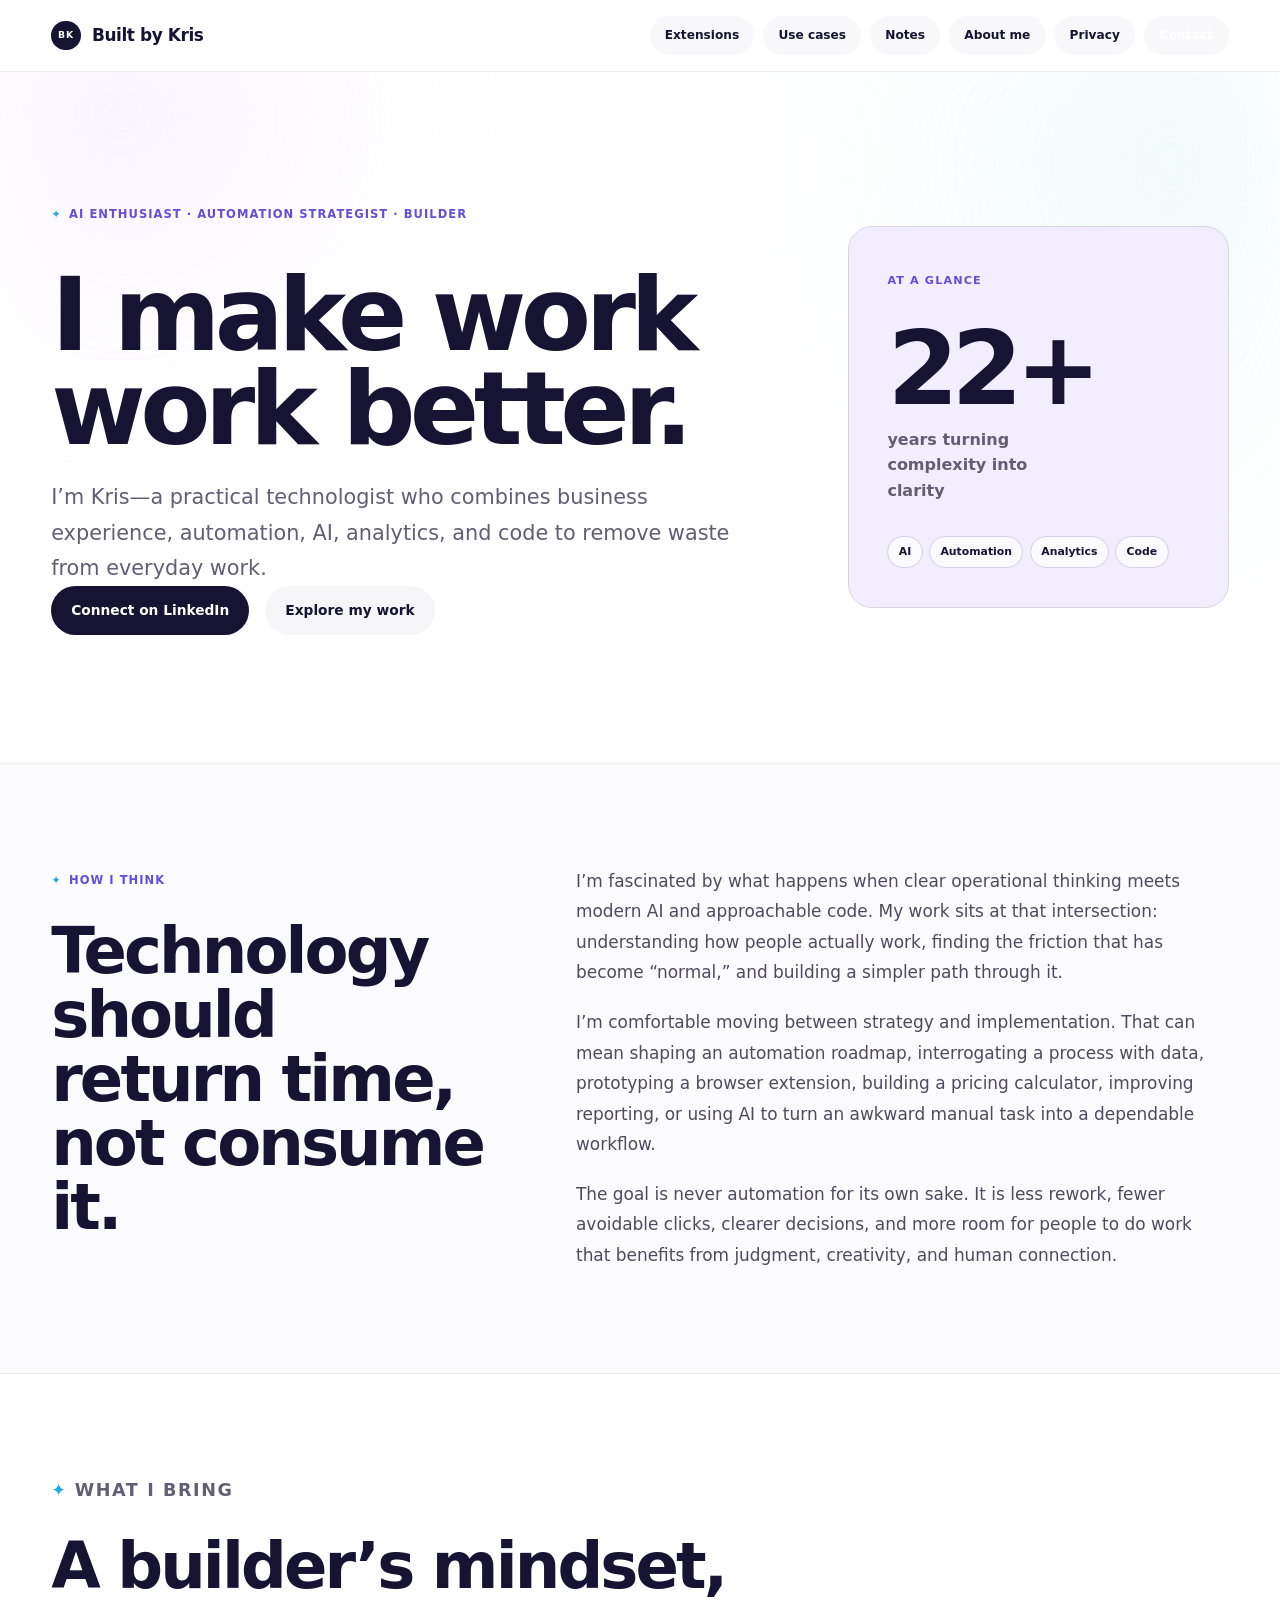
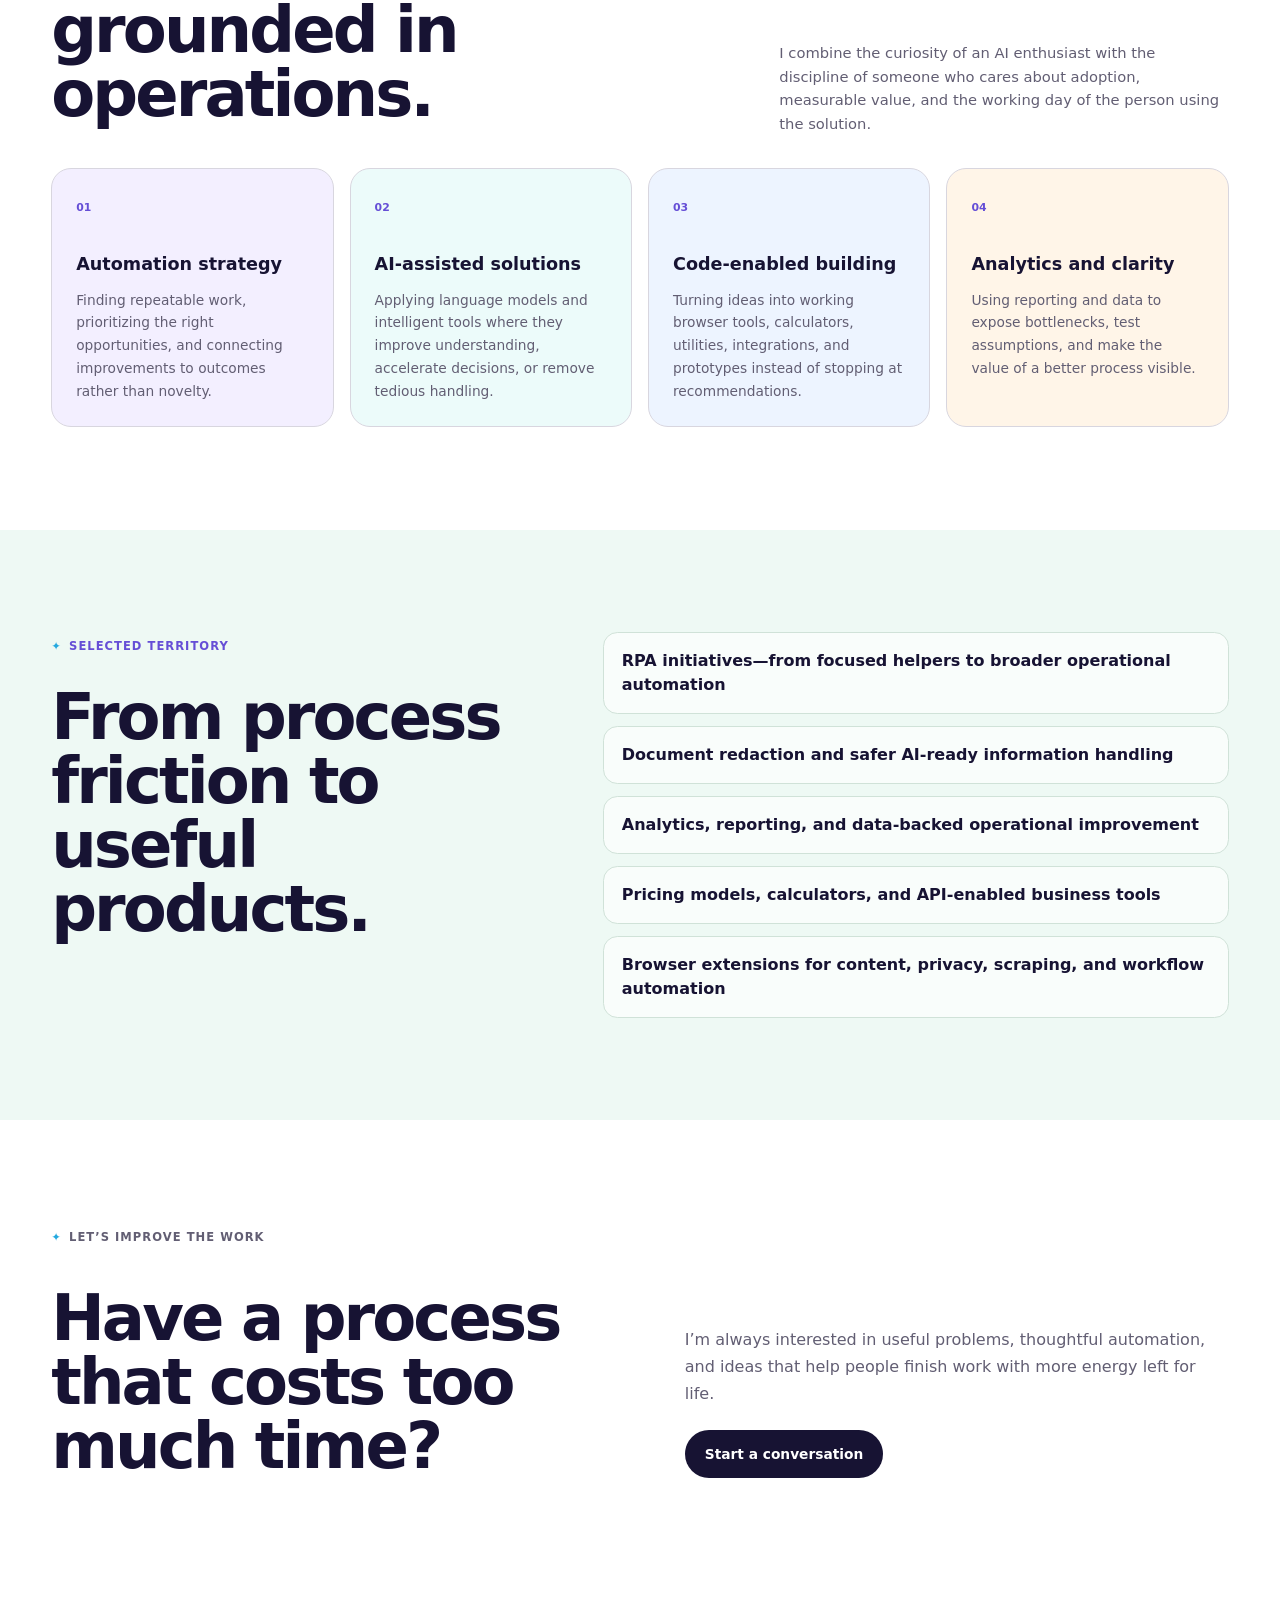
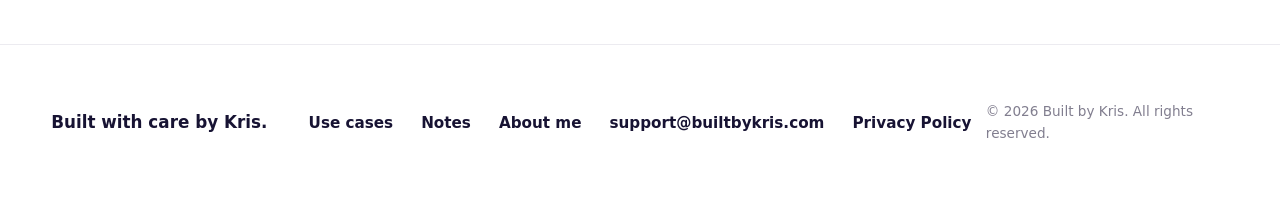
==== commit 7cacb388: "Update about-me.html" ====
--- a/about-me.html
+++ b/about-me.html
@@ -20,6 +20,7 @@
       <nav class="nav" aria-label="Primary navigation">
         <a href="index.html#extensions">Extensions</a>
         <a href="use-cases.html">Use cases</a>
+        <a href="notes.html">Notes</a>
         <a href="about-me.html" aria-current="page">About me</a>
         <a href="privacy-policy.html">Privacy</a>
         <a class="nav-cta" href="mailto:support@builtbykris.com">Contact</a>
@@ -103,7 +104,7 @@
   <footer class="site-footer">
     <div class="container footer-inner">
       <p class="footer-tagline">Built with care by Kris.</p>
-      <div class="footer-links"><a href="use-cases.html">Use cases</a><a href="about-me.html">About me</a><a href="mailto:support@builtbykris.com">support@builtbykris.com</a><a href="privacy-policy.html">Privacy Policy</a></div>
+      <div class="footer-links"><a href="use-cases.html">Use cases</a><a href="notes.html">Notes</a><a href="about-me.html">About me</a><a href="mailto:support@builtbykris.com">support@builtbykris.com</a><a href="privacy-policy.html">Privacy Policy</a></div>
       <p class="copyright">© 2026 Built by Kris. All rights reserved.</p>
     </div>
   </footer>
